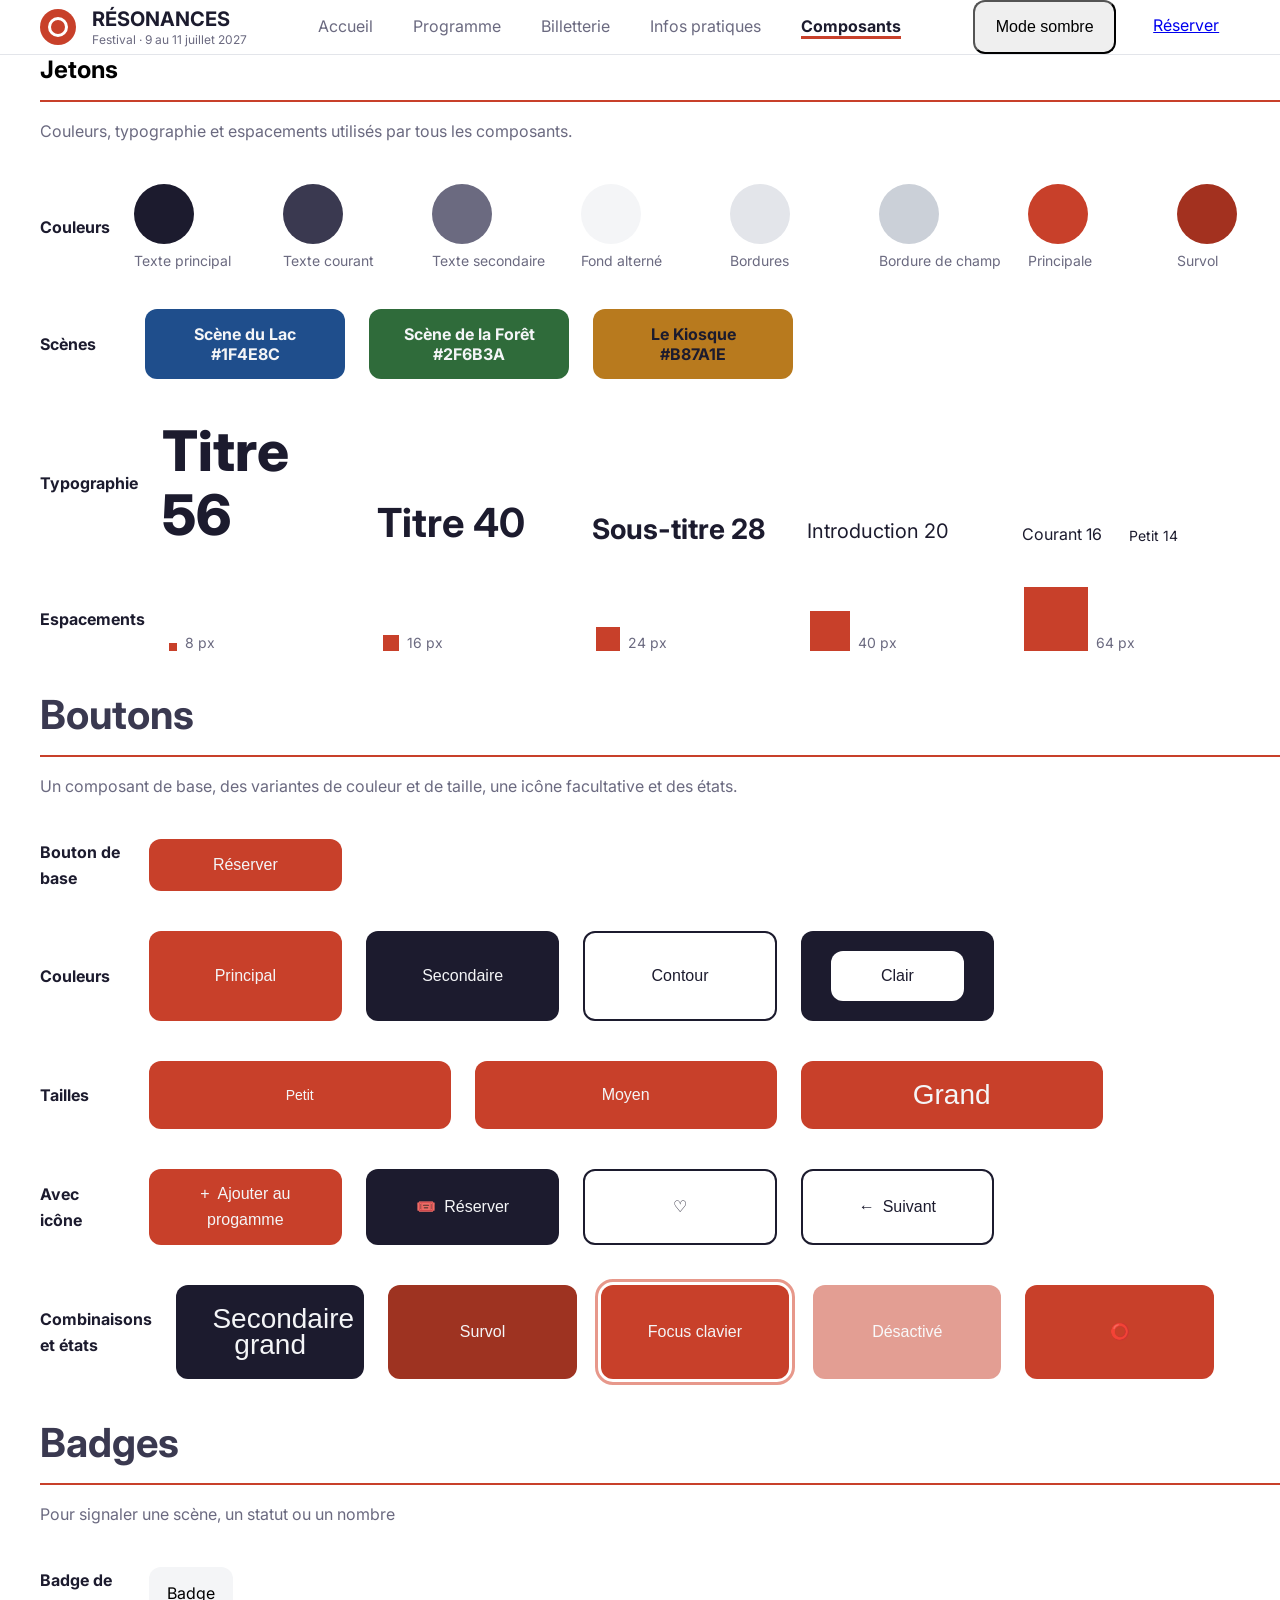
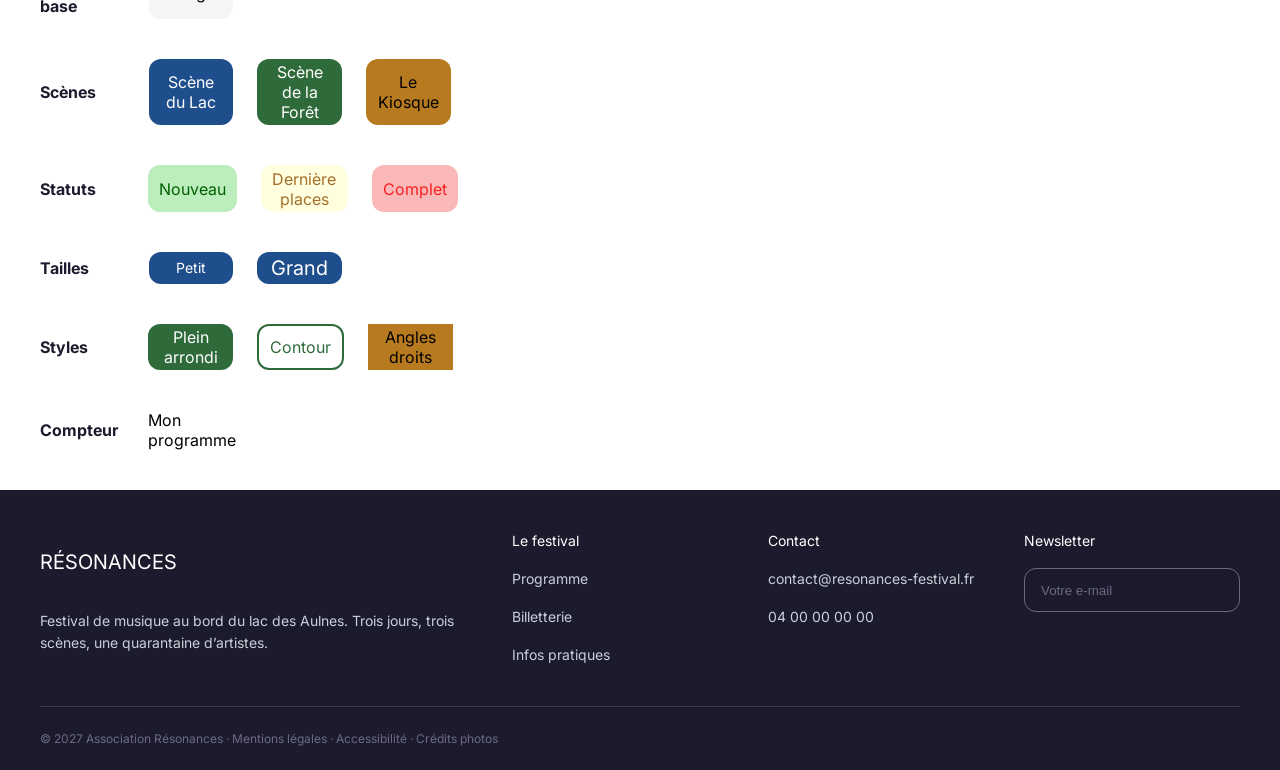
==== pages/composants.html @ cba418d6 "block 1 : intégration des pages Accueil et Programme" ====
<!DOCTYPE html>
<html lang="fr">

<head>
    <meta charset="UTF-8">
    <meta name="viewport" content="width=device-width, initial-scale=1.0">
    <title>Bibliothèque de composants</title>
    <link rel="preconnect" href="https://fonts.googleapis.com">
    <link rel="preconnect" href="https://fonts.gstatic.com" crossorigin>
    <link rel="stylesheet" href="https://fonts.googleapis.com/css2?family=Inter:wght@400;700;800&display=swap">
    <link rel="stylesheet" href="../css/style.css">
</head>

<body>

    <header class="header">
        <div class="ly-container header__inner">
            <a class="header__logo" href="index.html">
                <span class="header__mark"></span>
                <div>
                    <p class="header__name">RÉSONANCES</p>
                    <p class="header__tagline">Festival · 9 au 11 juillet 2027</p>
                </div>
            </a>
            <nav class="header__nav" aria-label="Navigation principale">
                <a class="header__link" href="/index.html">Accueil</a>
                <a class="header__link" href="./programme.html">Programme</a>
                <a class="header__link" href="./billetterie.html">Billetterie</a>
                <a class="header__link" href="./infos.html">Infos pratiques</a>
                <a class="header__link is-active" href="./composants.html" aria-current="page">Composants</a>
            </nav>
            <div class="header__actions">
                <button class="button button--outline" type="button" data-theme-toggle>Mode sombre</button>
                <a class="button button--primary" href="billetterie.html">Réserver</a>
            </div>
        </div>
    </header>

    <main class="ly-container">
        <section class="section" id="jetons" aria-labelledby="jetons-titre">
            <h2 class="secion__title" id="jetons-titre">Jetons</h2>
            <p class="section__text">Couleurs, typographie et espacements utilisés par tous les composants.</p>

            <div class="ly-grid color">
                <p class="label col-1">Couleurs</p>
                <div class="color__circle color__circle--text col-1">
                    <p>Texte principal</p>
                </div>
                <div class="color__circle color__circle--text-body col-1">
                    <p>Texte courant</p>
                </div>
                <div class="color__circle color__circle--text-muted col-1">
                    <p>Texte secondaire</p>
                </div>
                <div class="color__circle color__circle--background-alt col-1">
                    <p>Fond alterné</p>
                </div>
                <div class="color__circle color__circle--border col-1">
                    <p>Bordures</p>
                </div>
                <div class="color__circle color__circle--border-field col-1">
                    <p>Bordure de champ</p>
                </div>
                <div class="color__circle color__circle--primary col-1">
                    <p>Principale</p>
                </div>
                <div class="color__circle color__circle--primary-hover col-1">
                    <p>Survol</p>
                </div>
                <div class="color__circle color__circle--accent col-1">
                    <p>Accent</p>
                </div>
                <div class="color__circle color__circle--error col-1">
                    <p>Erreur</p>
                </div>
            </div>

            <div class="ly-grid scene">
                <p class="label col-1">Scènes</p>
                <div class="scene__card scene__card--lake col-2">
                    <p class="scene__color">Scène du Lac</p>
                    <p>#1F4E8C</p>
                </div>
                <div class="scene__card scene__card--forest col-2">
                    <p class="scene__color">Scène de la Forêt</p>
                    <p>#2F6B3A</p>
                </div>
                <div class="scene__card scene__card--kiosk col-2">
                    <p class="scene__card-color">Le Kiosque</p>
                    <p>#B87A1E</p>
                </div>
            </div>

            <div class="ly-grid typo">
                <p class="label col-1">Typographie</p>
                <p class="typo__type typo__type--display col-2">Titre 56</p>
                <p class="typo__type typo__type--heading col-2">Titre 40</p>
                <p class="typo__type typo__type--subheading col-2">Sous-titre 28</p>
                <p class="typo__type typo__type--lead col-2">Introduction 20</p>
                <p class="typo__type typo__type--body col-1">Courant 16</p>
                <p class="typo__type typo__type--small col-1">Petit 14</p>
            </div>

            <div class="ly-grid space">
                <p class="label col-1">Espacements</p>
                <div class="space__size space__size--xs col-2">
                    <p>8 px</p>
                </div>
                <div class="space__size space__size--sm col-2">
                    <p>16 px</p>
                </div>
                <div class="space__size space__size--md col-2">
                    <p>24 px</p>
                </div>
                <div class="space__size space__size--lg col-2">
                    <p>40 px</p>
                </div>
                <div class="space__size space__size--xl col-2">
                    <p>64 px</p>
                </div>
            </div>
        </section>

        <section class="section" id="button" aria-labelledby="button-titre">
            <h2 class="section__title" id="button-titre">Boutons</h2>
            <p class="section__text">Un composant de base, des variantes de couleur et de taille, une icône
                facultative et des états.</p>

            <div class="ly-grid base-btn">
                <p class="label col-1">Bouton de base</p>
                <button class="button base-btn__button--main col-2">Réserver</button>
            </div>

            <div class="ly-grid color-btn">
                <p class="label col-1">Couleurs</p>
                <button class="button color-btn__button--primary col-2">Principal</button>
                <button class="button color-btn__button--secondary col-2">Secondaire</button>
                <button class="button color-btn__button--border col-2">Contour</button>
                <div class="color-btn__bg col-2"><button class="button color-btn__button--clear col-2">Clair</button>
                </div>
            </div>

            <div class="ly-grid size-btn">
                <p class="label col-1">Tailles</p>
                <button class="button size-btn__button--small col-3">Petit</button>
                <button class="button size-btn__button--medium col-3">Moyen</button>
                <button class="button size-btn__button--large col-3">Grand</button>
            </div>

            <div class="ly-grid icon">
                <p class="label col-1">Avec icône</p>
                <button class="button icon__button--plus col-2"><span class="icon__text--plus">Ajouter au
                        progamme</span></button>
                <button class="button icon__button--reserved col-2"><span
                        class="icon__text--reserved">Réserver</span></button>
                <button class="button icon__button--like col-2"><span class="icon__text--like">♡</span></button>
                <button class="button icon__button--more col-2"><span class="icon__text--more">Suivant</span></button>
            </div>

            <div class="ly-grid combi-state">
                <p class="label col-1">Combinaisons et états</p>
                <button class="button combi-state__button--combo col-2">Secondaire grand</button>
                <button class="button combi-state__button--hover col-2">Survol</button>
                <button class="button combi-state__button--focus col-2">Focus clavier</button>
                <button class="button combi-state__button--off col-2">Désactivé</button>
                <button class="button combi-state__button--load col-2">⭕️</button>
            </div>
        </section>

        <section class="section" id="button" aria-labelledby="button-titre">
            <h2 class="section__title" id="badge-titre">Badges</h2>
            <p class="section__text">Pour signaler une scène, un statut ou un nombre</p>

            <div class="ly-grid base-badge">
                <p class="label col-1">Badge de base</p>
                <div class="badge base-badge__badge--main col-1">Badge</div>
            </div>

            <div class="ly-grid scene-badge">
                <p class="label col-1">Scènes</p>
                <div class="badge scene-badge__badge--lake col-1">Scène du Lac</div>
                <div class="badge scene-badge__badge--forest col-1">Scène de la Forêt</div>
                <div class="badge scene-badge__badge--kiosque col-1">Le Kiosque</div>
            </div>

            <div class="ly-grid statut">
                <p class="label col-1">Statuts</p>
                <div class="badge statut__badge--new col-1">Nouveau</div>
                <div class="badge statut__badge--last col-1">Dernière places</div>
                <div class="badge statut__badge--complet col-1">Complet</div>
            </div>

            <div class="ly-grid size-badge">
                <p class="label col-1">Tailles</p>
                <div class="badge size-badge__badge--small col-1">Petit</div>
                <div class="badge size-badge__badge--large col-1">Grand</div>
            </div>

            <div class="ly-grid style">
                <p class="label">Styles</p>
                <div class="badge style__badge--radius">Plein arrondi</div>
                <div class="badge style__badge--border">Contour</div>
                <div class="badge style__badge--angle">Angles droits</div>
            </div>

            <div class="ly-grid">
                <p class="label">Compteur</p>
                <div class="ly-docs__badge ly-docs__badge--compte ly-docs__button--combo"><span
                        class="ly-docs__badge--compte-text">Mon programme</span></div>
            </div>
        </section>
    </main>

    <footer class="footer">
        <div class="ly-container">
            <div class="footer__grid">
                <div class="footer__column">
                    <p class="footer__brand">RÉSONANCES</p>
                    <p>Festival de musique au bord du lac des Aulnes. Trois jours, trois scènes, une quarantaine d’artistes.</p>
                </div>
                <div class="footer__column">
                    <p class="footer__title">Le festival</p>
                    <a class="footer__link" href="programme.html">Programme</a>
                    <a class="footer__link" href="billetterie.html">Billetterie</a>
                    <a class="footer__link" href="infos.html">Infos pratiques</a>
                </div>
                <div class="footer__column">
                    <p class="footer__title">Contact</p>
                    <a class="footer__link" href="mailto:contact@resonances-festival.fr">contact@resonances-festival.fr</a>
                    <p>04 00 00 00 00</p>
                </div>
                <div class="footer__column">
                    <label class="footer__title" for="newsletter-email">Newsletter</label>
                    <input class="footer__input" id="newsletter-email" type="email" placeholder="Votre e-mail">
                </div>
            </div>
            <p class="footer__bottom">© 2027 Association Résonances · Mentions légales · Accessibilité · Crédits photos</p>
        </div>
    </footer>
</body>

</html>
---- css/style.css ----
@charset "UTF-8";
*,
*::before,
*::after {
  box-sizing: border-box;
  margin: 0;
  padding: 0;
}

body {
  font-family: "Inter", sans-serif;
}

.col-1 {
  grid-column: span 1;
}

.col-2 {
  grid-column: span 2;
}

.col-3 {
  grid-column: span 3;
}

.col-4 {
  grid-column: span 4;
}

.col-5 {
  grid-column: span 5;
}

.col-6 {
  grid-column: span 6;
}

.col-7 {
  grid-column: span 7;
}

.col-8 {
  grid-column: span 8;
}

.col-9 {
  grid-column: span 9;
}

.col-10 {
  grid-column: span 10;
}

.col-11 {
  grid-column: span 11;
}

.col-12 {
  grid-column: span 12;
}

:root {
  --color-main-text: #1c1b2e;
  --color-text-primary: #3a3950;
  --color-text-secondary: #6b6a80;
  --color-bg: #ffffff;
  --color-alt-bg: #f4f5f7;
  --color-border: #e3e5ea;
  --color-border-form: #cbd0d8;
  --color-main: #c8402a;
  --color-main-hover: #a3311f;
  --color-error: #b3261e;
  --color-lac: #1f4e8c;
  --color-foret: #2f6b3a;
  --color-kiosque: #b87a1e;
  --space-8px: 8px;
  --space-16px: 16px;
  --space-24px: 24px;
  --space-40px: 40px;
  --space-64px: 64px;
  --size-title-main: 56px;
  --weight-title-main: 800;
  --lh-title-main: 64px;
  --size-title-section: 40px;
  --weight-title-section: 700;
  --lh-title-section: 48px;
  --size-sub-title: 28px;
  --weight-sub-title: 700;
  --lh-sub-title: 36px;
  --size-text-intro: 20px;
  --weight-text-intro: 400;
  --lh-text-intro: 32px;
  --size-text: 16px;
  --weight-text: 400;
  --lh-text: 26px;
  --size-little-text: 14px;
  --weight-little-text: 400;
  --lh-little-text: 22px;
}

.section__title {
  color: #3a3950;
  font-size: 40px;
  font-weight: 700;
  line-height: 48px;
  margin: 16px auto;
}
.section__text {
  color: #6b6a80;
  font-size: 16px;
  font-weight: 400;
  line-height: 26px;
  margin: 16px auto;
  display: flex;
  flex-direction: column;
  gap: 16px;
}
.section__text::before {
  content: "";
  width: 100vw;
  height: 2px;
  background-color: #c8402a;
}

.label {
  color: #1c1b2e;
  font-size: 16px;
  font-weight: 700;
  line-height: 26px;
  align-self: center;
}

.color__circle {
  color: #6b6a80;
  font-size: 14px;
  font-weight: 400;
  display: flex;
  flex-direction: column;
  gap: 8px;
  width: 125px;
}
.color__circle::before {
  content: " ";
  height: 60px;
  width: 60px;
  border-radius: 999px;
}
.color__circle--text::before {
  background-color: #1c1b2e;
}
.color__circle--text-body::before {
  background-color: #3a3950;
}
.color__circle--text-muted::before {
  background-color: #6b6a80;
}
.color__circle--background-alt::before {
  background-color: #f4f5f7;
}
.color__circle--border::before {
  background-color: #e3e5ea;
}
.color__circle--border-field::before {
  background-color: #cbd0d8;
}
.color__circle--primary::before {
  background-color: #c8402a;
}
.color__circle--primary-hover::before {
  background-color: #a3311f;
}
.color__circle--accent::before {
  background-color: #f4c95d;
}
.color__circle--error::before {
  background-color: #b3261e;
}

.scene__card {
  height: 70px;
  width: 200px;
  border-radius: 12px;
  font-size: 16px;
  font-weight: 700;
  display: flex;
  flex-direction: column;
  align-items: center;
  justify-content: center;
}
.scene__card--lake {
  background-color: #1f4e8c;
  color: #f4f5f7;
}
.scene__card--forest {
  background-color: #2f6b3a;
  color: #f4f5f7;
}
.scene__card--kiosk {
  background-color: #b87a1e;
  color: #1c1b2e;
}

.typo {
  align-items: end;
}
.typo__type {
  color: #1c1b2e;
}
.typo__type--display {
  font-size: 56px;
  font-weight: 800;
  line-height: 64px;
}
.typo__type--heading {
  font-size: 40px;
  font-weight: 700;
  line-height: 48px;
}
.typo__type--subheading {
  font-size: 28px;
  font-weight: 700;
  line-height: 36px;
}
.typo__type--lead {
  font-size: 20px;
  font-weight: 400;
  line-height: 32px;
}
.typo__type--body {
  font-size: 16px;
  font-weight: 400;
  line-height: 26px;
}
.typo__type--small {
  font-size: 14px;
  font-weight: 400;
  line-height: 22px;
}

.space {
  align-items: end;
}
.space__size {
  color: #6b6a80;
  font-size: 14px;
  font-weight: 400;
  display: flex;
  align-items: flex-end;
  gap: 8px;
}
.space__size::before {
  content: " ";
  background-color: #c8402a;
}
.space__size--xs::before {
  width: 8px;
  height: 8px;
}
.space__size--sm::before {
  width: 16px;
  height: 16px;
}
.space__size--md::before {
  width: 24px;
  height: 24px;
}
.space__size--lg::before {
  width: 40px;
  height: 40px;
}
.space__size--xl::before {
  width: 64px;
  height: 64px;
}

.button {
  padding: 0.75em 1.3em;
  font-size: 16px;
  font-weight: 400;
  line-height: 26px;
  border-radius: 12px;
}

.base-btn__button--main {
  background-color: #c8402a;
  color: #f4f5f7;
  border: none;
}

.color-btn__button--primary {
  background-color: #c8402a;
  color: #f4f5f7;
  border: none;
}
.color-btn__button--secondary {
  background-color: #1c1b2e;
  color: #f4f5f7;
  border: none;
}
.color-btn__button--border {
  background-color: #ffffff;
  color: #1c1b2e;
  border: 2px solid #1c1b2e;
}
.color-btn__button--clear {
  background-color: #ffffff;
  color: #1c1b2e;
  border: none;
  width: 100%;
}
.color-btn__bg {
  background-color: #1c1b2e;
  padding: 20px 30px;
  border-radius: 12px;
}

.size-btn__button--small {
  font-size: 14px;
  background-color: #c8402a;
  color: #f4f5f7;
  border: none;
}
.size-btn__button--medium {
  background-color: #c8402a;
  color: #f4f5f7;
  border: none;
}
.size-btn__button--large {
  font-size: 28px;
  background-color: #c8402a;
  color: #f4f5f7;
  border: none;
}

.icon__button--plus {
  background-color: #c8402a;
  color: #f4f5f7;
  border: none;
}
.icon__button--reserved {
  background-color: #1c1b2e;
  color: #f4f5f7;
  border: none;
}
.icon__button--like {
  background-color: #ffffff;
  color: #1c1b2e;
  border: 2px solid #1c1b2e;
}
.icon__button--more {
  background-color: #ffffff;
  color: #1c1b2e;
  border: 2px solid #1c1b2e;
}
.icon__text--plus::before {
  content: "+";
  margin-right: 8px;
}
.icon__text--reserved::before {
  content: "🎟️";
  margin-right: 8px;
}
.icon__text--more::before {
  content: "←";
  margin-right: 8px;
}

.combi-state__button--combo {
  font-size: 28px;
  background-color: #1c1b2e;
  color: #f4f5f7;
  border: none;
}
.combi-state__button--hover {
  background-color: rgb(61.9024469292%, 19.8087830173%, 12.9995138551%);
  color: #f4f5f7;
  border: none;
}
.combi-state__button--focus {
  background-color: #c8402a;
  color: #f4f5f7;
  border: none;
  outline: 0.2em solid rgb(90.4375303841%, 59.4733430562%, 54.4644304003%);
  outline-offset: 0.2em;
}
.combi-state__button--off {
  background-color: #c8402a;
  color: #f4f5f7;
  border: none;
  opacity: 50%;
}
.combi-state__button--load {
  background-color: #c8402a;
  color: #f4f5f7;
  border: none;
}

.badge {
  padding: 0.2em 0.7em;
  border-radius: 12px;
  align-content: center;
  text-align: center;
}

.base-badge__badge--main {
  background-color: #f4f5f7;
}

.scene-badge__badge--lake {
  background-color: #1f4e8c;
  color: #ffffff;
}
.scene-badge__badge--forest {
  background-color: #2f6b3a;
  color: #ffffff;
}
.scene-badge__badge--kiosque {
  background-color: #b87a1e;
}

.statut__badge--new {
  background-color: rgb(188, 237, 188);
  color: rgb(0, 97, 0);
}
.statut__badge--last {
  background-color: lightyellow;
  color: rgb(165, 110, 42);
}
.statut__badge--complet {
  background-color: rgb(250, 184, 184);
  color: rgb(248, 32, 32);
}

.size-badge__badge--small {
  font-size: 14px;
  background-color: #1f4e8c;
  color: #ffffff;
}
.size-badge__badge--large {
  font-size: 20px;
  background-color: #1f4e8c;
  color: #ffffff;
}

.style__badge--radius {
  background-color: #2f6b3a;
  color: #ffffff;
}
.style__badge--border {
  background-color: #ffffff;
  border: 2px solid #2f6b3a;
  color: #2f6b3a;
}
.style__badge--angle {
  background-color: #b87a1e;
  border-radius: 0px;
}

.ly-grid {
  margin: 40px auto;
  width: 100vw;
  display: grid;
  grid-template-columns: repeat(12, 1fr);
  gap: 24px;
}

.header {
  border-bottom: 1px solid #e3e5ea;
  background-color: #ffffff;
}
.header__inner {
  display: flex;
  flex-wrap: wrap;
  align-items: center;
  justify-content: space-between;
  gap: 16px 40px;
}
.header__logo {
  display: flex;
  align-items: center;
  gap: 16px;
  text-decoration: none;
}
.header__mark {
  position: relative;
  width: 36px;
  height: 36px;
  border-radius: 999px;
  background-color: #c8402a;
}
.header__mark::after {
  content: "";
  position: absolute;
  inset: 0;
  width: 20px;
  height: 20px;
  margin: auto;
  border: 3px solid #ffffff;
  border-radius: 999px;
}
.header__name {
  font-size: 20px;
  font-weight: 700;
  line-height: 1.25;
  color: #1c1b2e;
}
.header__tagline {
  font-size: 12px;
  line-height: 1.25;
  color: #6b6a80;
}
.header__nav {
  display: flex;
  flex-wrap: wrap;
  gap: 8px 40px;
}
.header__link {
  color: #6b6a80;
  text-decoration: none;
}
.header__link:hover, .header__link.is-active {
  color: #1c1b2e;
}
.header__link.is-active {
  font-weight: 700;
  border-bottom: 3px solid #c8402a;
}
.header__actions {
  display: flex;
  gap: 16px;
}

.ly-section {
  padding-top: 80px;
}
.ly-section--compact {
  padding-top: 64px;
}
.ly-section--last {
  padding-bottom: 80px;
}
.ly-section__head {
  display: flex;
  align-items: center;
  justify-content: space-between;
  gap: 8px 24px;
  margin-bottom: 24px;
}
.ly-section__title {
  margin-bottom: 24px;
}
.ly-section__head .ly-section__title {
  margin-bottom: 0;
}
.ly-section__title--day {
  padding-bottom: 8px;
  border-bottom: 1px solid #e3e5ea;
  font-size: 28px;
  line-height: 36px;
}
.ly-section__link {
  font-weight: 700;
  color: #c8402a;
  text-decoration: none;
}
.ly-section__link:hover {
  text-decoration: underline;
}

.l-toolbar {
  display: flex;
  align-items: flex-end;
  justify-content: space-between;
  gap: 16px 24px;
  padding-top: 8px;
}
.l-toolbar__label {
  margin-bottom: 8px;
  font-size: 13px;
  font-weight: 700;
  line-height: 1.23;
  color: #6b6a80;
}
.l-toolbar__count {
  margin-bottom: 8px;
  font-size: 14px;
  line-height: 22px;
  color: #6b6a80;
}

.footer {
  padding-top: 40px;
  padding-bottom: 24px;
  font-size: 14px;
  line-height: 22px;
  color: #cbd0d8;
  background-color: #1c1b2e;
}
.footer__grid {
  display: grid;
  gap: 40px;
  grid-template-columns: 2fr 1fr 1fr 1fr;
}
.footer__column {
  display: flex;
  flex-direction: column;
  gap: 16px;
}
.footer__brand {
  font-size: 20px;
  font-weight: 400;
  line-height: 64px;
  color: #ffffff;
}
.footer__title {
  font-weight: 400;
  color: #ffffff;
}
.footer__link {
  color: inherit;
  text-decoration: none;
}
.footer__link:hover {
  text-decoration: underline;
}
.footer__input {
  min-height: 44px;
  padding: 0 16px;
  border: 1px solid #6b6a80;
  border-radius: 12px;
  color: #ffffff;
  background-color: #1c1b2e;
}
.footer__input::placeholder {
  color: #6b6a80;
}
.footer__bottom {
  margin-top: 40px;
  padding-top: 24px;
  border-top: 1px solid #3a3950;
  font-size: 12px;
  line-height: 1.25;
  color: #6b6a80;
}

.hero {
  position: relative;
  display: flex;
  align-items: center;
  min-height: 560px;
  padding: 64px 0 40px;
  color: #ffffff;
  background-color: #1c1b2e;
}
.hero__media {
  position: absolute;
  inset: 0;
  width: 100%;
  height: 100%;
  object-fit: cover;
}
.hero::after {
  content: "";
  position: absolute;
  inset: 0;
  background-color: rgba(28, 27, 46, 0.6196078431);
}
.hero__content {
  position: relative;
  z-index: 1;
}
.hero__eyebrow {
  margin-bottom: 16px;
  font-size: 14px;
  font-weight: 700;
  line-height: 22px;
  text-transform: uppercase;
  color: #f4c95d;
}
.hero__title {
  max-width: 720px;
  color: #ffffff;
}
.hero__text {
  max-width: 500px;
  margin-top: 24px;
  font-size: 20px;
  line-height: 32px;
}
.hero__actions {
  display: flex;
  gap: 16px;
  margin-top: 24px;
}

.theme-lake {
  --scene-color: #1f4e8c;
}

.theme-forest {
  --scene-color: #2f6b3a;
}

.theme-kiosk {
  --scene-color: #b87a1e;
}

.ly-container {
  width: 100%;
  max-width: 1248px;
  margin-left: auto;
  margin-right: auto;
  padding-left: 24px;
  padding-right: 24px;
}

.scene-banner {
  display: flex;
  flex-direction: column;
  justify-content: flex-end;
  min-height: 220px;
  gap: 8px;
  padding: 24px;
  border-radius: 12px;
  color: #ffffff;
  background-color: var(--scene-color, #1c1b2e);
}
.scene-banner__title {
  font-size: 28px;
  font-weight: 700;
  line-height: 1.28;
  color: inherit;
}
.scene-banner__link {
  margin-top: 16px;
  font-size: 14px;
  font-weight: 700;
  line-height: 64px;
  color: inherit;
  text-decoration: none;
}
.scene-banner__link:hover {
  text-decoration: underline;
}

/*# sourceMappingURL=style.css.map */
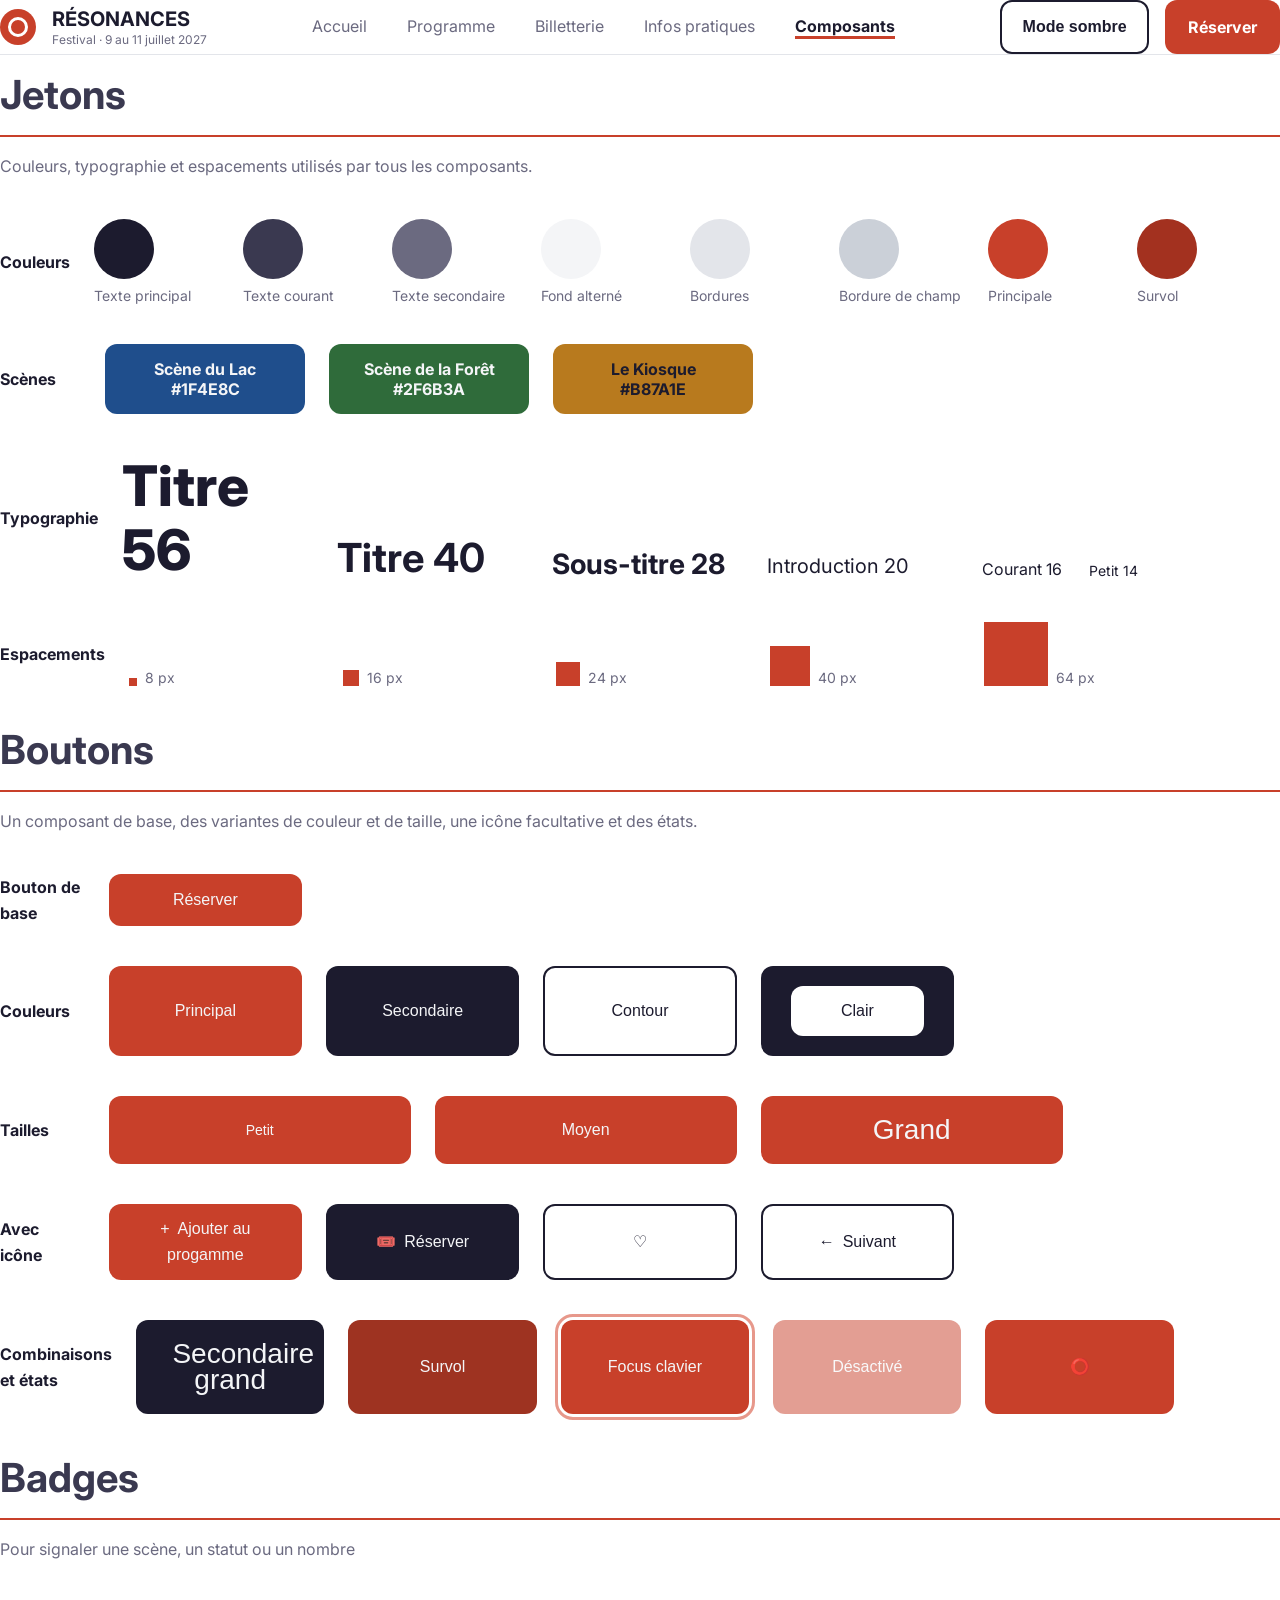
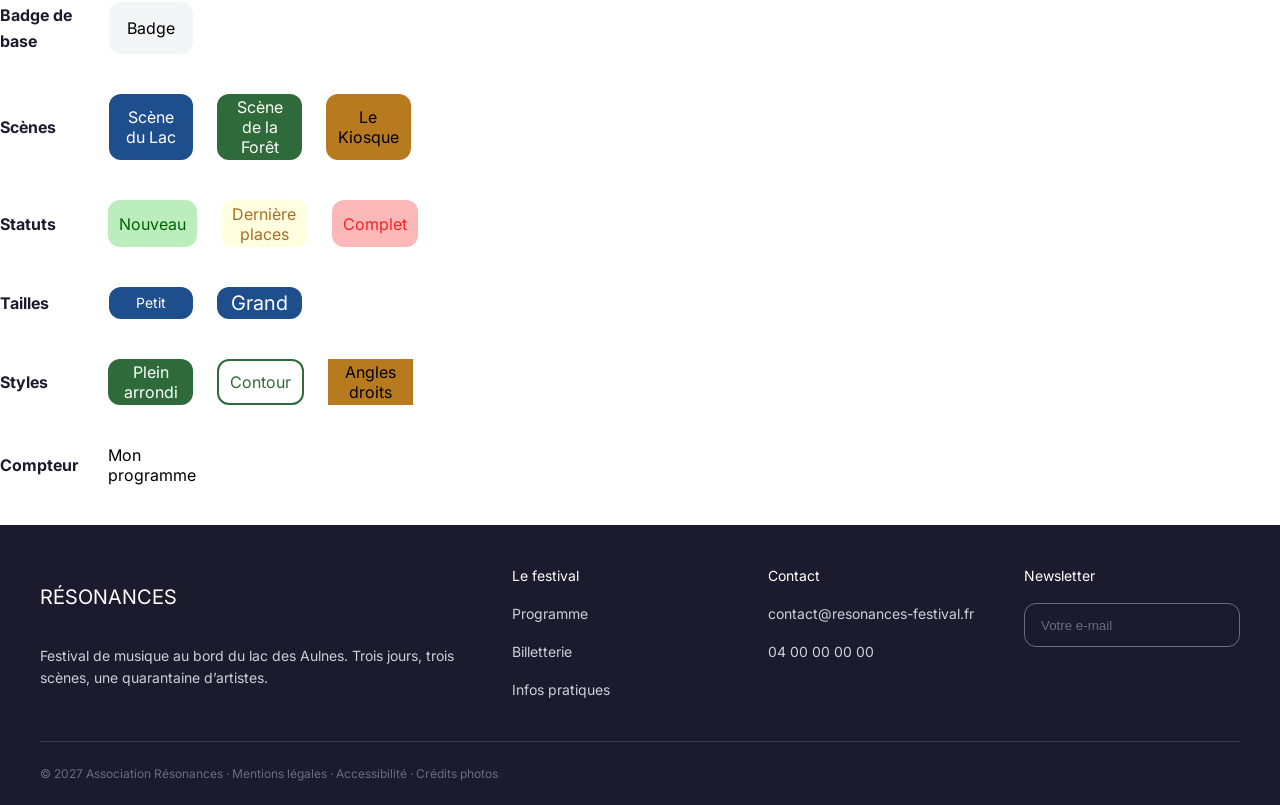
==== commit e035f108: "Bloc 2 : intégration des pages Fiche artiste, Billetterie et Infos pratiques" ====
--- a/pages/composants.html
+++ b/pages/composants.html
@@ -14,7 +14,7 @@
 <body>
 
     <header class="header">
-        <div class="ly-container header__inner">
+        <div class="header__inner">
             <a class="header__logo" href="index.html">
                 <span class="header__mark"></span>
                 <div>
@@ -25,20 +25,20 @@
             <nav class="header__nav" aria-label="Navigation principale">
                 <a class="header__link" href="/index.html">Accueil</a>
                 <a class="header__link" href="./programme.html">Programme</a>
-                <a class="header__link" href="./billetterie.html">Billetterie</a>
+                <a class="header__link" href="./billeterie.html">Billetterie</a>
                 <a class="header__link" href="./infos.html">Infos pratiques</a>
                 <a class="header__link is-active" href="./composants.html" aria-current="page">Composants</a>
             </nav>
             <div class="header__actions">
                 <button class="button button--outline" type="button" data-theme-toggle>Mode sombre</button>
-                <a class="button button--primary" href="billetterie.html">Réserver</a>
+                <a class="button button--primary" href="billeterie.html">Réserver</a>
             </div>
         </div>
     </header>
 
-    <main class="ly-container">
+    <main>
         <section class="section" id="jetons" aria-labelledby="jetons-titre">
-            <h2 class="secion__title" id="jetons-titre">Jetons</h2>
+            <h2 class="section__title" id="jetons-titre">Jetons</h2>
             <p class="section__text">Couleurs, typographie et espacements utilisés par tous les composants.</p>
 
             <div class="ly-grid color">
@@ -221,7 +221,7 @@
                 <div class="footer__column">
                     <p class="footer__title">Le festival</p>
                     <a class="footer__link" href="programme.html">Programme</a>
-                    <a class="footer__link" href="billetterie.html">Billetterie</a>
+                    <a class="footer__link" href="billeterie.html">Billetterie</a>
                     <a class="footer__link" href="infos.html">Infos pratiques</a>
                 </div>
                 <div class="footer__column">
--- a/css/style.css
+++ b/css/style.css
@@ -73,11 +73,18 @@
   --color-lac: #1f4e8c;
   --color-foret: #2f6b3a;
   --color-kiosque: #b87a1e;
+  --color-text-disabled: #9a9da8;
+  --color-focus-ring: #f2b8ac;
+  --color-success: #2f6b3a;
   --space-8px: 8px;
   --space-16px: 16px;
   --space-24px: 24px;
   --space-40px: 40px;
   --space-64px: 64px;
+  --space-20px: 20px;
+  --space-32px: 32px;
+  --space-48px: 48px;
+  --space-80px: 80px;
   --size-title-main: 56px;
   --weight-title-main: 800;
   --lh-title-main: 64px;
@@ -96,6 +103,13 @@
   --size-little-text: 14px;
   --weight-little-text: 400;
   --lh-little-text: 22px;
+  --size-large: 18px;
+  --size-title-xl: 24px;
+  --size-label: 15px;
+  --lh-label: 18px;
+  --lh-info: 28px;
+  --size-caption: 13px;
+  --lh-caption: 16px;
 }
 
 .section__title {
@@ -458,7 +472,7 @@
 
 .ly-grid {
   margin: 40px auto;
-  width: 100vw;
+  width: 100%;
   display: grid;
   grid-template-columns: repeat(12, 1fr);
   gap: 24px;
@@ -547,10 +561,18 @@
   margin-bottom: 24px;
 }
 .ly-section__title {
+  color: #3a3950;
+  font-size: 40px;
+  font-weight: 700;
+  line-height: 48px;
   margin-bottom: 24px;
 }
 .ly-section__head .ly-section__title {
   margin-bottom: 0;
+}
+.ly-section__title--sub {
+  font-size: 28px;
+  line-height: 36px;
 }
 .ly-section__title--day {
   padding-bottom: 8px;
@@ -695,14 +717,17 @@
 
 .theme-lake {
   --scene-color: #1f4e8c;
+  --scene-contrast: #ffffff;
 }
 
 .theme-forest {
   --scene-color: #2f6b3a;
+  --scene-contrast: #ffffff;
 }
 
 .theme-kiosk {
   --scene-color: #b87a1e;
+  --scene-contrast: #1c1b2e;
 }
 
 .ly-container {
@@ -722,7 +747,7 @@
   gap: 8px;
   padding: 24px;
   border-radius: 12px;
-  color: #ffffff;
+  color: var(--scene-contrast, #ffffff);
   background-color: var(--scene-color, #1c1b2e);
 }
 .scene-banner__title {
@@ -743,4 +768,599 @@
   text-decoration: underline;
 }
 
+.button--primary, .button--secondary, .button--outline, .button--ghost-light, .button--scene {
+  display: inline-block;
+  border: 2px solid transparent;
+  font-weight: 700;
+  text-align: center;
+  text-decoration: none;
+  cursor: pointer;
+}
+.button--primary:focus-visible, .button--secondary:focus-visible, .button--outline:focus-visible, .button--ghost-light:focus-visible, .button--scene:focus-visible {
+  outline: none;
+  box-shadow: 0 0 0 3px #f2b8ac;
+}
+.button--primary {
+  color: #ffffff;
+  background-color: #c8402a;
+}
+.button--primary:hover {
+  background-color: #a3311f;
+}
+.button--secondary {
+  color: #ffffff;
+  background-color: #1c1b2e;
+}
+.button--secondary:hover {
+  background-color: #3a3950;
+}
+.button--outline {
+  border-color: #1c1b2e;
+  color: #1c1b2e;
+  background-color: transparent;
+}
+.button--outline:hover {
+  background-color: #f4f5f7;
+}
+.button--ghost-light {
+  border-color: #ffffff;
+  color: #ffffff;
+  background-color: transparent;
+}
+.button--ghost-light:hover {
+  color: #1c1b2e;
+  background-color: #ffffff;
+}
+.button--scene {
+  color: var(--scene-contrast, #ffffff);
+  background-color: var(--scene-color, #c8402a);
+}
+.button--scene:hover {
+  opacity: 0.9;
+}
+
+.badge--inverse {
+  font-size: 14px;
+  font-weight: 700;
+  color: var(--scene-color, #1c1b2e);
+  background-color: #ffffff;
+}
+
+.card {
+  display: flex;
+  flex-direction: column;
+  overflow: hidden;
+  border: 1px solid #e3e5ea;
+  border-radius: 12px;
+  background-color: #ffffff;
+}
+.card__media {
+  width: 100%;
+  height: 216px;
+  object-fit: cover;
+}
+.card__body {
+  display: flex;
+  flex-direction: column;
+  flex-grow: 1;
+  align-items: flex-start;
+  gap: 8px;
+  padding: 20px;
+  border-top: 6px solid var(--scene-color, #e3e5ea);
+}
+.card__title {
+  margin-top: 8px;
+  font-size: 20px;
+  font-weight: 700;
+  line-height: 1.25;
+  color: #1c1b2e;
+}
+.card__meta {
+  font-size: 14px;
+  line-height: 22px;
+  color: #6b6a80;
+}
+.card__link {
+  margin-top: 8px;
+  font-size: 14px;
+  font-weight: 700;
+  line-height: 22px;
+  color: #c8402a;
+  text-decoration: none;
+}
+.card__link:hover {
+  text-decoration: underline;
+}
+.card--headliner .card__media {
+  height: 300px;
+}
+.card--headliner .card__title {
+  font-size: 28px;
+  text-transform: uppercase;
+}
+
+.page-title {
+  padding: 48px 0;
+  background-color: #f4f5f7;
+}
+.page-title__breadcrumb {
+  font-size: 14px;
+  line-height: 22px;
+  color: #6b6a80;
+}
+.page-title__title {
+  margin-top: 16px;
+  font-size: 40px;
+  font-weight: 700;
+  line-height: 48px;
+  color: #1c1b2e;
+}
+.page-title__lead {
+  margin-top: 8px;
+  font-size: 20px;
+  line-height: 32px;
+  color: #3a3950;
+}
+
+.artist-header {
+  padding: 48px 0 64px;
+  color: var(--scene-contrast, #ffffff);
+  background-color: var(--scene-color, #1c1b2e);
+}
+.artist-header__inner {
+  display: flex;
+  flex-direction: column;
+  align-items: flex-start;
+}
+.artist-header__breadcrumb {
+  margin-bottom: 24px;
+  font-size: 14px;
+  line-height: 22px;
+}
+.artist-header__title {
+  margin-top: 8px;
+  font-size: 56px;
+  font-weight: 800;
+  line-height: 64px;
+  text-transform: uppercase;
+  color: inherit;
+}
+.artist-header__meta {
+  margin-top: 16px;
+  font-size: 20px;
+  line-height: 32px;
+}
+
+.artist {
+  display: grid;
+  grid-template-columns: 560px 1fr;
+  gap: 64px;
+  align-items: start;
+}
+.artist__media {
+  display: block;
+  width: 100%;
+  height: 420px;
+  border-radius: 12px;
+  object-fit: cover;
+}
+.artist__heading {
+  font-size: 28px;
+  font-weight: 700;
+  line-height: 36px;
+  color: #1c1b2e;
+}
+.artist__text {
+  max-width: 440px;
+  margin-top: 16px;
+  font-size: 16px;
+  line-height: 26px;
+  color: #3a3950;
+}
+.artist__infos {
+  display: flex;
+  flex-direction: column;
+  gap: 8px;
+  margin-top: 40px;
+  padding: 24px;
+  border-radius: 12px;
+  background-color: #f4f5f7;
+}
+.artist__row {
+  display: grid;
+  grid-template-columns: 112px 1fr;
+  align-items: center;
+}
+.artist__label {
+  font-size: 14px;
+  font-weight: 700;
+  line-height: 22px;
+  color: #6b6a80;
+}
+.artist__value {
+  margin: 0;
+  color: #1c1b2e;
+}
+.artist__actions {
+  display: flex;
+  gap: 16px;
+  margin-top: 24px;
+}
+
+.pass {
+  position: relative;
+  display: flex;
+  flex-direction: column;
+  gap: 16px;
+  padding: 32px;
+  border: 1px solid #e3e5ea;
+  border-radius: 12px;
+  background-color: #ffffff;
+}
+.pass__ribbon {
+  position: absolute;
+  top: -16px;
+  left: 24px;
+  display: flex;
+  align-items: center;
+  height: 32px;
+  padding: 0 24px;
+  border-radius: 999px;
+  font-size: 13px;
+  font-weight: 700;
+  line-height: 1;
+  color: #1c1b2e;
+  background-color: #f4c95d;
+}
+.pass__title {
+  font-size: 20px;
+  font-weight: 700;
+  line-height: 1.25;
+  color: #1c1b2e;
+}
+.pass__price {
+  font-size: 40px;
+  font-weight: 700;
+  line-height: 48px;
+  color: #c8402a;
+}
+.pass__text {
+  font-size: 14px;
+  line-height: 22px;
+  color: #6b6a80;
+}
+.pass__features {
+  display: flex;
+  flex-direction: column;
+  flex-grow: 1;
+  gap: 16px;
+  padding-top: 24px;
+  border-top: 1px solid #e3e5ea;
+  list-style: none;
+}
+.pass__feature {
+  font-size: 15px;
+  line-height: 18px;
+  color: #3a3950;
+}
+.pass__feature::before {
+  content: "✓";
+  margin-right: 8px;
+  font-weight: 700;
+  color: #2f6b3a;
+}
+.pass__action {
+  margin-top: 16px;
+}
+.pass--featured {
+  border-color: #1c1b2e;
+  background-color: #1c1b2e;
+}
+.pass--featured .pass__title {
+  color: #ffffff;
+}
+.pass--featured .pass__price {
+  color: #f4c95d;
+}
+.pass--featured .pass__text {
+  color: #cbd0d8;
+}
+.pass--featured .pass__features {
+  border-top-color: #3a3950;
+}
+.pass--featured .pass__feature {
+  color: #ffffff;
+}
+.pass--featured .pass__feature::before {
+  color: #f4c95d;
+}
+
+.booking-form {
+  padding: 48px;
+  border: 1px solid #e3e5ea;
+  border-radius: 12px;
+  background-color: #ffffff;
+}
+.booking-form__title {
+  font-size: 28px;
+  font-weight: 700;
+  line-height: 36px;
+  color: #1c1b2e;
+}
+.booking-form__hint {
+  margin-top: 8px;
+  font-size: 14px;
+  line-height: 22px;
+  color: #6b6a80;
+}
+.booking-form__grid {
+  display: grid;
+  grid-template-columns: 1fr 1fr;
+  gap: 24px;
+  align-items: start;
+  margin-top: 24px;
+}
+.booking-form__terms {
+  margin-top: 40px;
+}
+.booking-form__footer {
+  display: flex;
+  align-items: center;
+  justify-content: space-between;
+  margin-top: 48px;
+}
+.booking-form__total {
+  font-size: 20px;
+  font-weight: 700;
+  line-height: 1.25;
+  color: #1c1b2e;
+}
+
+.field {
+  display: flex;
+  flex-direction: column;
+  gap: 8px;
+  min-width: 200px;
+}
+.field__label {
+  font-size: 14px;
+  font-weight: 700;
+  line-height: 22px;
+  color: #1c1b2e;
+}
+.field__input, .field__select {
+  min-height: 48px;
+  padding: 0 16px;
+  border: 1px solid #cbd0d8;
+  border-radius: 6px;
+  font: inherit;
+  color: #1c1b2e;
+  background-color: #ffffff;
+}
+.field__input:focus, .field__input.is-focused, .field__select:focus, .field__select.is-focused {
+  outline: none;
+  border-color: #c8402a;
+  box-shadow: 0 0 0 1px #c8402a, 0 0 0 4px #f2b8ac;
+}
+.field__input.is-error, .field__select.is-error {
+  border-color: #b3261e;
+  box-shadow: 0 0 0 1px #b3261e;
+}
+.field__input:disabled, .field__select:disabled {
+  color: #9a9da8;
+  background-color: #f4f5f7;
+  cursor: not-allowed;
+}
+.field__message {
+  font-size: 13px;
+  line-height: 16px;
+  color: #6b6a80;
+}
+.field__message--error {
+  color: #b3261e;
+}
+
+.checkbox {
+  display: inline-flex;
+  align-items: center;
+  gap: 16px;
+  cursor: pointer;
+}
+.checkbox__input {
+  width: 22px;
+  height: 22px;
+  margin: 0;
+  accent-color: #c8402a;
+  cursor: pointer;
+}
+.checkbox__label {
+  font-size: 15px;
+  line-height: 18px;
+  color: #3a3950;
+}
+
+.info-block {
+  display: grid;
+  grid-template-columns: 44px 1fr;
+  gap: 24px 16px;
+  align-content: start;
+  align-items: center;
+  min-height: 300px;
+  padding: 32px;
+  border: 1px solid #e3e5ea;
+  border-radius: 12px;
+  background-color: #ffffff;
+}
+.info-block__number {
+  display: flex;
+  align-items: center;
+  justify-content: center;
+  width: 44px;
+  height: 44px;
+  border-radius: 999px;
+  font-size: 16px;
+  font-weight: 700;
+  color: #c8402a;
+  background-color: #f4f5f7;
+}
+.info-block__title {
+  font-size: 20px;
+  font-weight: 700;
+  line-height: 1.25;
+  color: #1c1b2e;
+}
+.info-block__text {
+  grid-column: 1/-1;
+  font-size: 15px;
+  line-height: 28px;
+  color: #3a3950;
+}
+
+.faq {
+  display: flex;
+  flex-direction: column;
+  gap: 16px;
+  width: 100%;
+}
+.faq__item {
+  border: 1px solid #e3e5ea;
+  border-radius: 12px;
+  background-color: #ffffff;
+}
+.faq__item.is-open {
+  border-color: #1c1b2e;
+  box-shadow: 0 0 0 1px #1c1b2e;
+}
+.faq__question {
+  display: flex;
+  align-items: center;
+  justify-content: space-between;
+  gap: 16px;
+  width: 100%;
+  padding: 24px 32px;
+  border: 0;
+  font-family: inherit;
+  font-size: 18px;
+  font-weight: 700;
+  line-height: 1.25;
+  text-align: left;
+  color: #1c1b2e;
+  background-color: transparent;
+  cursor: pointer;
+}
+.faq__icon {
+  flex-shrink: 0;
+  width: 10px;
+  height: 10px;
+  border-right: 2px solid #1c1b2e;
+  border-bottom: 2px solid #1c1b2e;
+  transform: rotate(45deg);
+}
+.faq__answer {
+  display: none;
+  max-width: 844px;
+  padding: 0 32px 24px;
+  font-size: 16px;
+  line-height: 26px;
+  color: #3a3950;
+}
+.faq__item.is-open .faq__icon {
+  transform: rotate(-135deg);
+}
+.faq__item.is-open .faq__answer {
+  display: block;
+}
+
+.contact-band {
+  display: flex;
+  align-items: center;
+  justify-content: space-between;
+  gap: 24px;
+  padding: 40px;
+  border-radius: 12px;
+  background-color: #f4f5f7;
+}
+.contact-band__title {
+  font-size: 24px;
+  font-weight: 700;
+  line-height: 1.25;
+  color: #1c1b2e;
+}
+.contact-band__text {
+  margin-top: 8px;
+  color: #3a3950;
+}
+.contact-band__action {
+  min-width: 188px;
+}
+
+.intro {
+  display: grid;
+  gap: 40px;
+  align-items: center;
+  grid-template-columns: 1fr auto;
+}
+.intro__text {
+  max-width: 500px;
+  font-size: 16px;
+  line-height: 26px;
+  color: #3a3950;
+}
+.intro__stats {
+  display: flex;
+  gap: 20px;
+}
+
+.stat {
+  display: flex;
+  flex-direction: column;
+  align-items: center;
+  justify-content: center;
+  gap: 8px;
+  width: 180px;
+  height: 180px;
+  border-radius: 12px;
+  background-color: #f4f5f7;
+}
+.stat__value {
+  font-size: 56px;
+  font-weight: 700;
+  line-height: 64px;
+  color: #c8402a;
+}
+.stat__label {
+  color: #6b6a80;
+}
+
+.filter {
+  display: flex;
+  flex-wrap: wrap;
+  gap: 16px;
+}
+.filter__button {
+  min-height: 44px;
+  padding: 0 24px;
+  border: 1px solid #e3e5ea;
+  border-radius: 999px;
+  font-family: inherit;
+  font-size: 15px;
+  font-weight: 700;
+  line-height: 18px;
+  color: #3a3950;
+  background-color: #ffffff;
+  cursor: pointer;
+}
+.filter__button:hover {
+  border-color: #1c1b2e;
+}
+.filter__button.is-active {
+  border-color: #1c1b2e;
+  color: #ffffff;
+  background-color: #1c1b2e;
+}
+
+.is-hidden {
+  display: none !important;
+}
+
 /*# sourceMappingURL=style.css.map */
